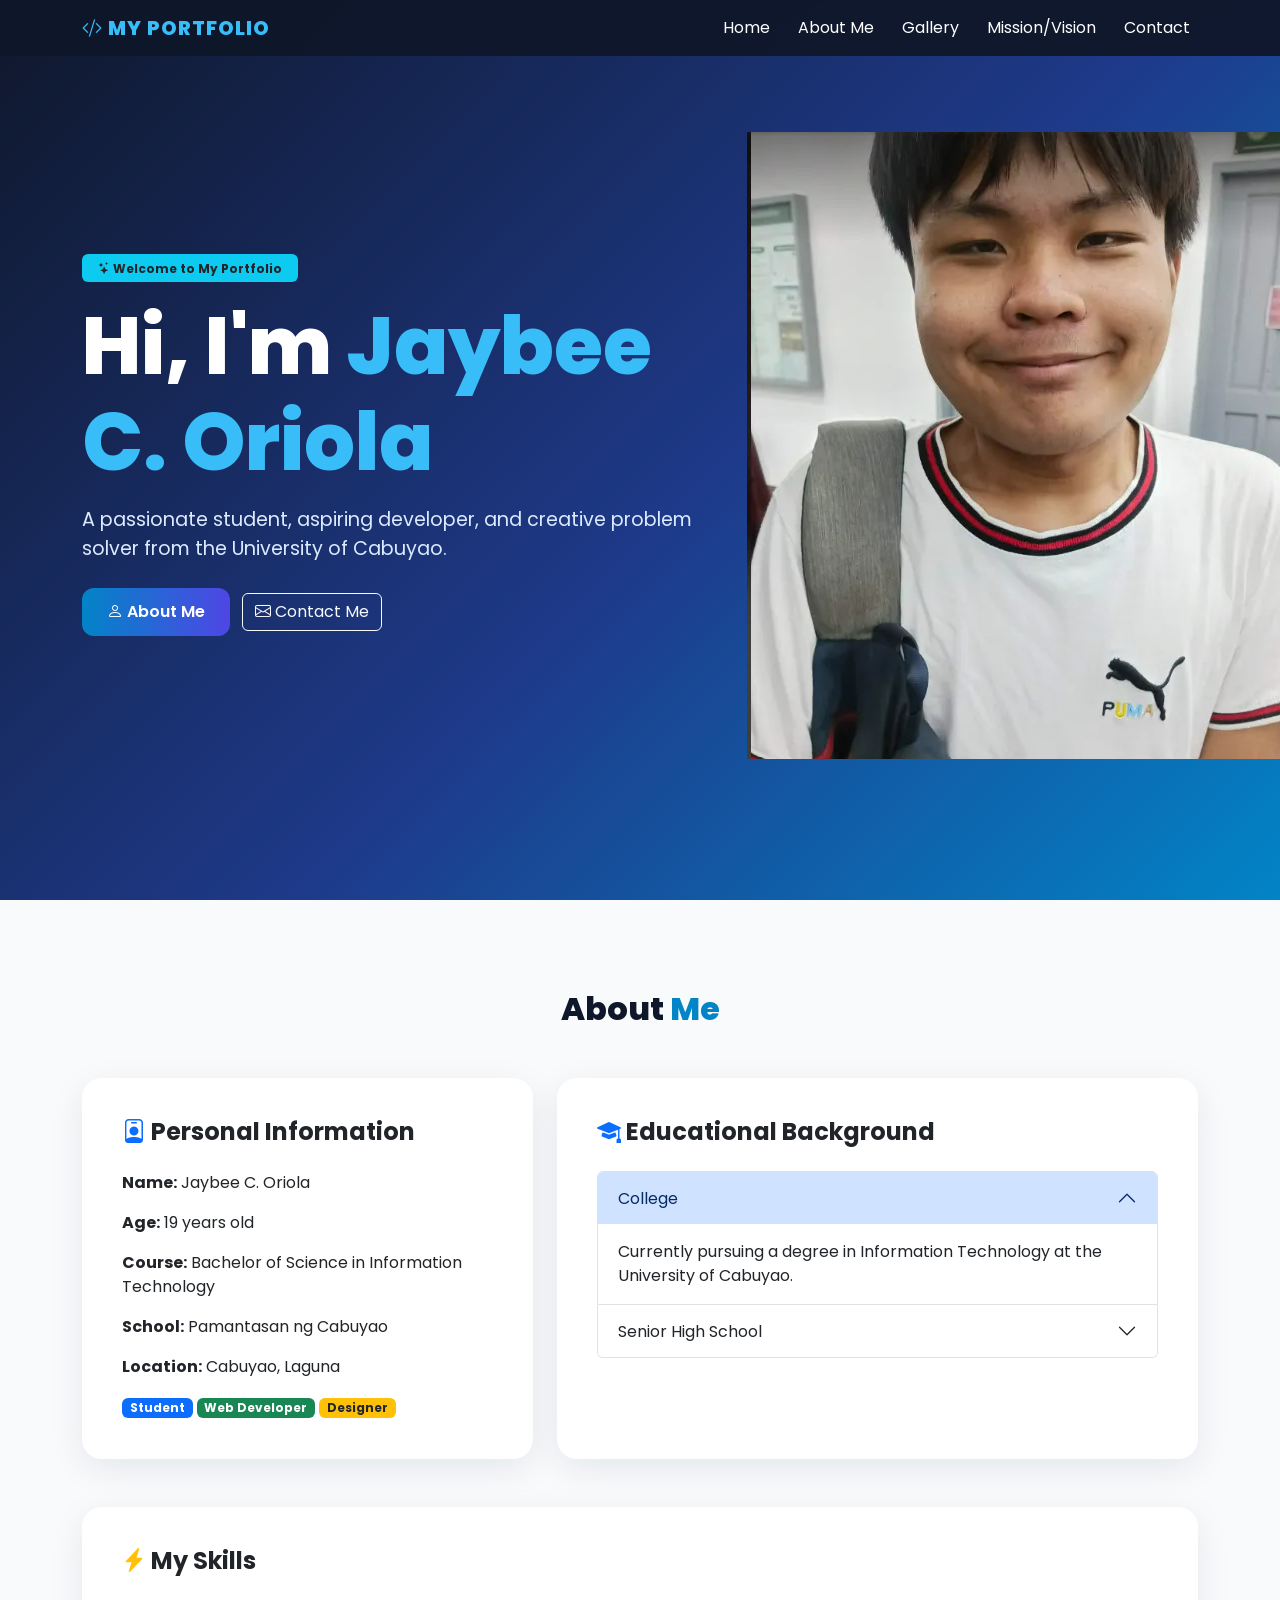
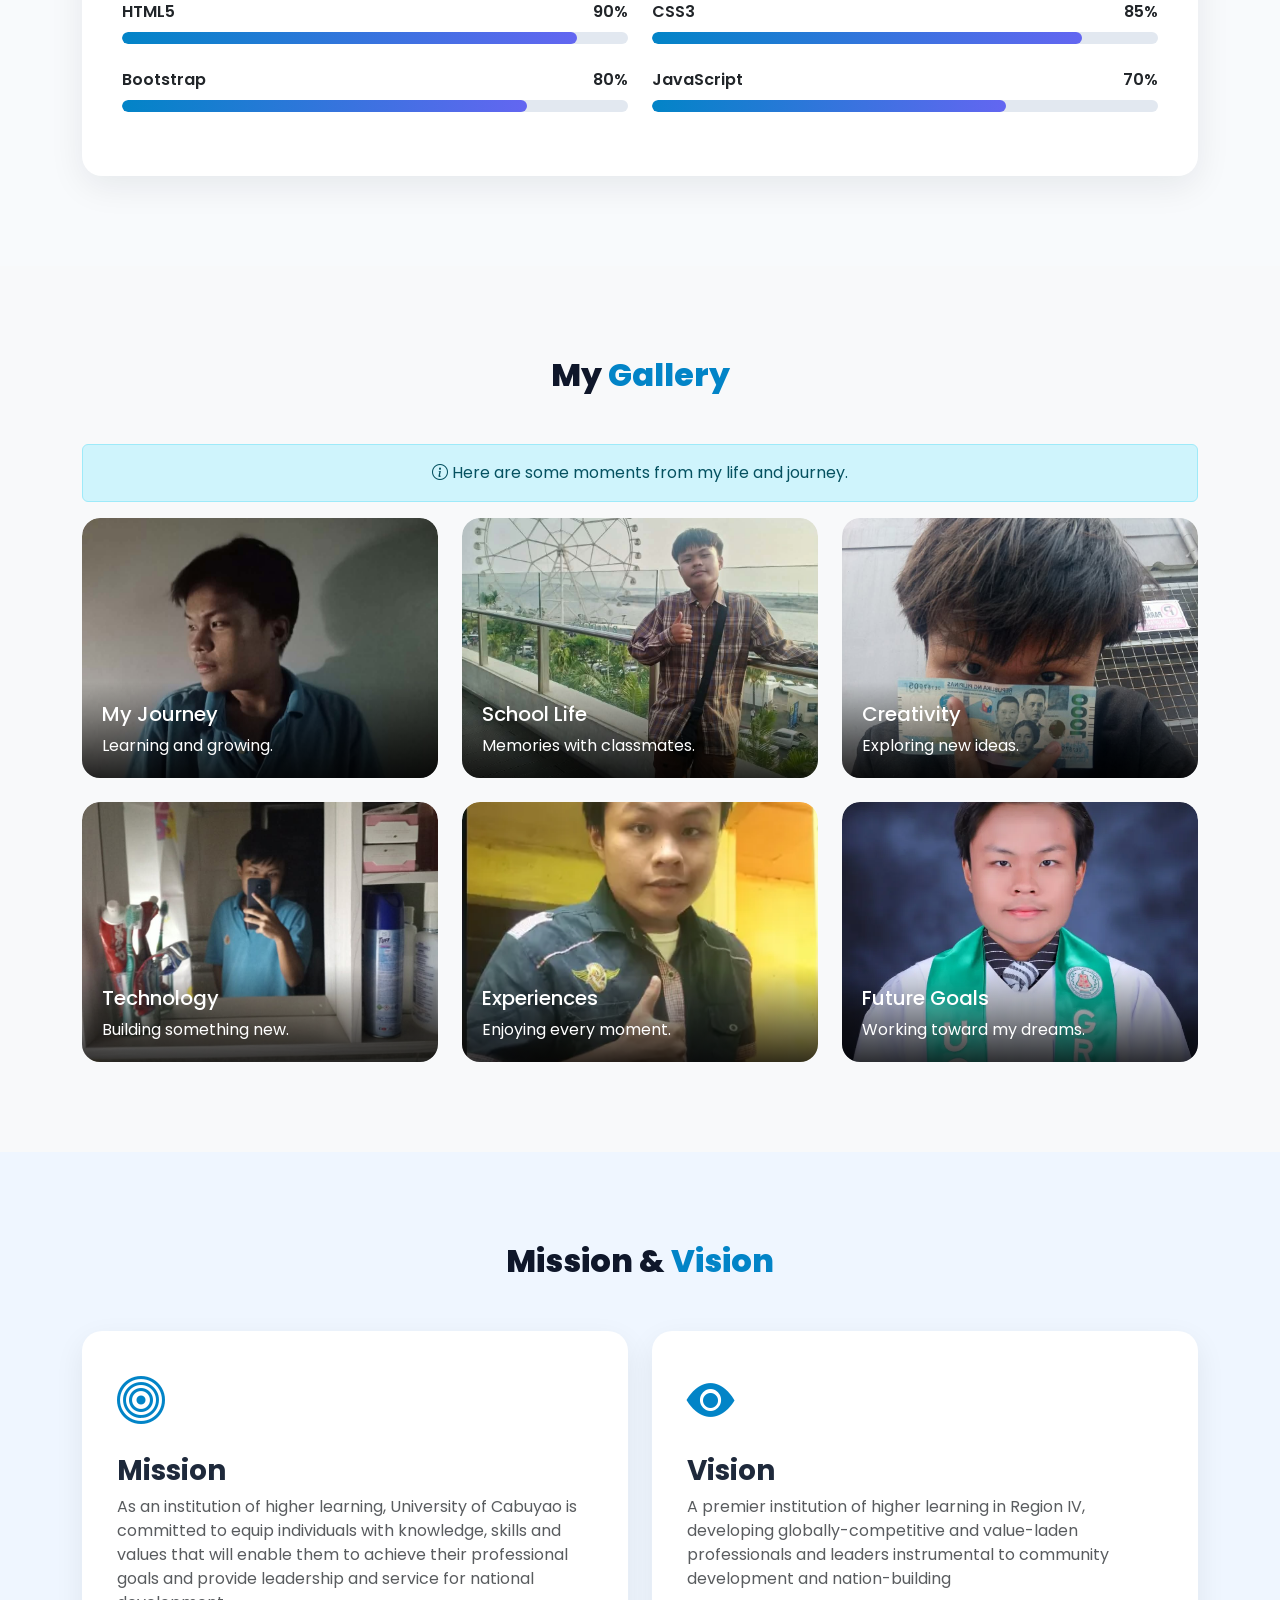
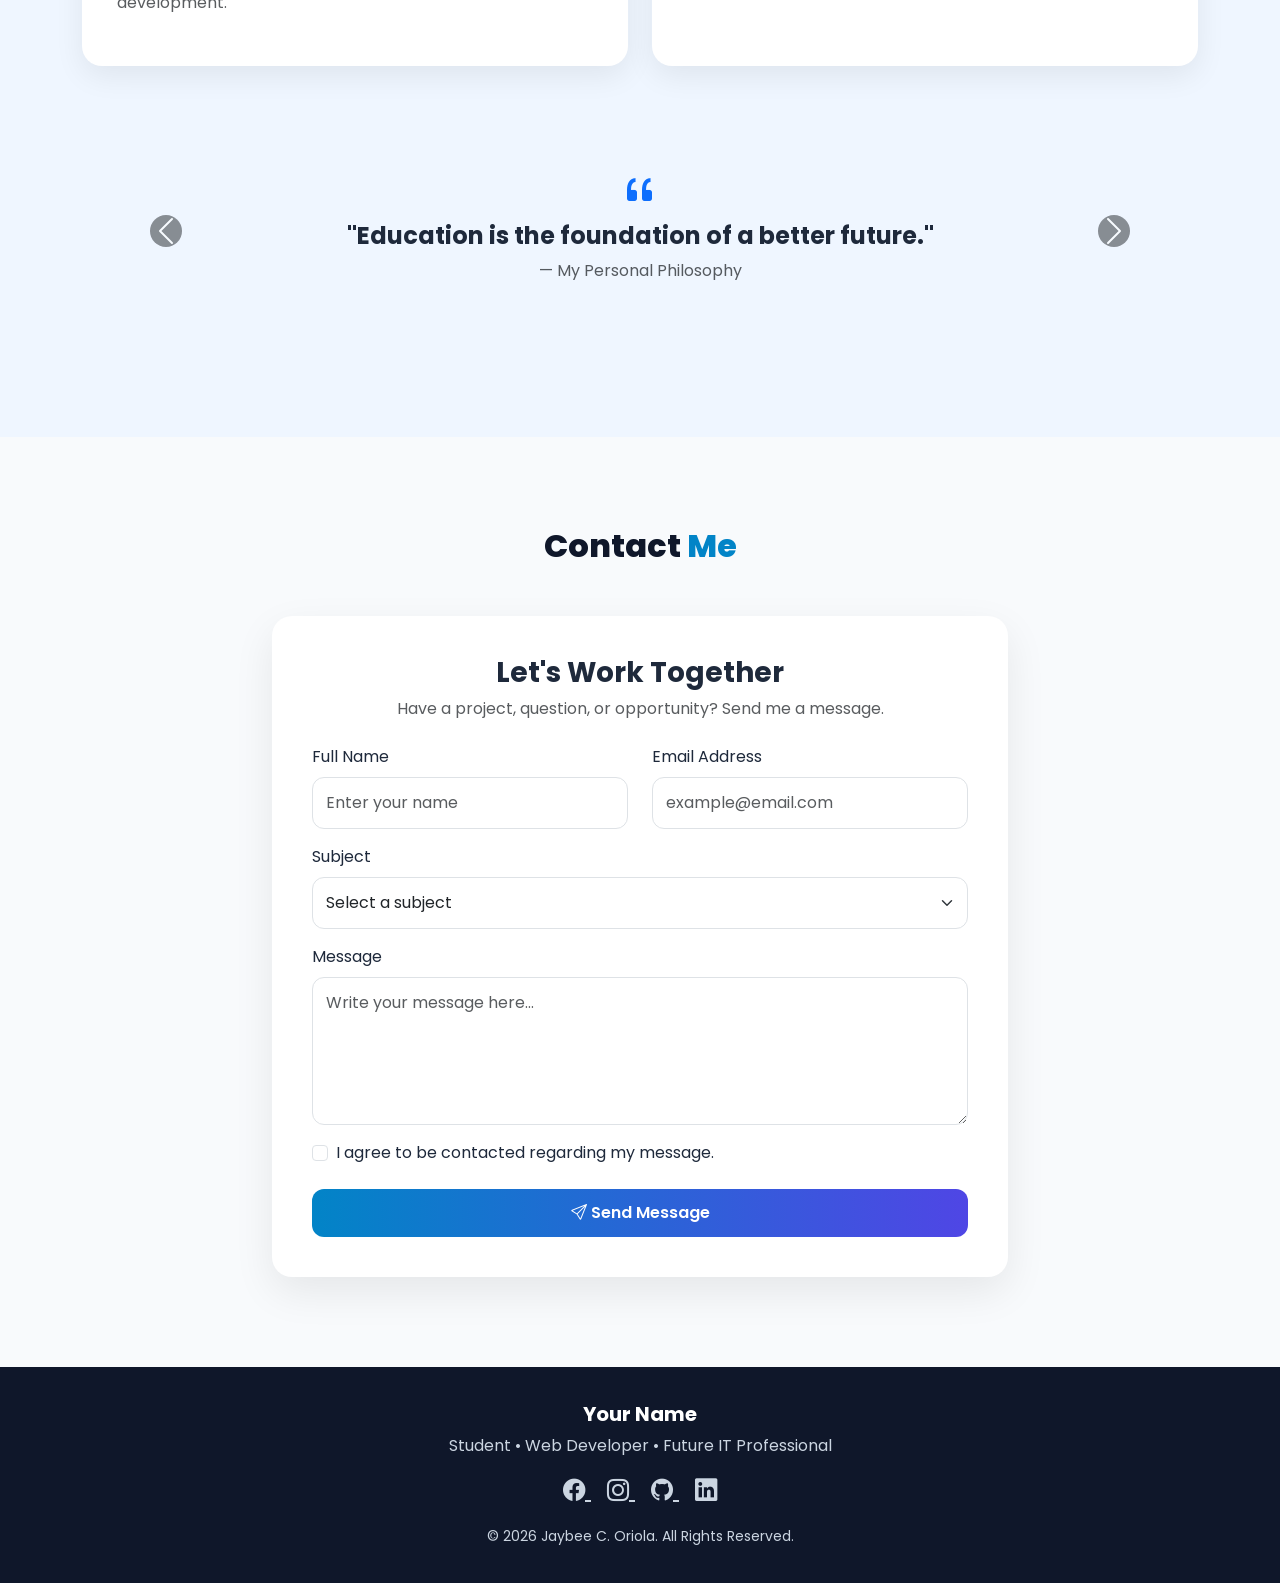
==== index.html @ 60c1d325 "Rename profile.html to index.html" ====
<!doctype html>
<html lang="en">
  <head>
    <meta charset="UTF-8" />
    <meta name="viewport" content="width=device-width, initial-scale=1.0" />

    <title>My Personal Portfolio</title>

    <!-- Bootstrap 5 CSS -->
    <link
      href="https://cdn.jsdelivr.net/npm/bootstrap@5.3.3/dist/css/bootstrap.min.css"
      rel="stylesheet"
    />

    <!-- Bootstrap Icons -->
    <link
      rel="stylesheet"
      href="https://cdn.jsdelivr.net/npm/bootstrap-icons@1.11.3/font/bootstrap-icons.min.css"
    />

    <!-- Google Font -->
    <link
      href="https://fonts.googleapis.com/css2?family=Poppins:wght@300;400;500;600;700;800&display=swap"
      rel="stylesheet"
    />
    <link rel="stylesheet" href="style.css" />
  </head>

  <body>
    <!-- ================= NAVBAR ================= -->
    <nav class="navbar navbar-expand-lg navbar-dark fixed-top">
      <div class="container">
        <a class="navbar-brand" href="#home">
          <i class="bi bi-code-slash"></i> MY PORTFOLIO
        </a>

        <!-- Navbar Toggle Button -->
        <button
          class="navbar-toggler"
          type="button"
          data-bs-toggle="collapse"
          data-bs-target="#navbarNav"
        >
          <span class="navbar-toggler-icon"></span>
        </button>

        <div class="collapse navbar-collapse" id="navbarNav">
          <ul class="navbar-nav ms-auto">
            <li class="nav-item">
              <a class="nav-link" href="#home">Home</a>
            </li>

            <li class="nav-item">
              <a class="nav-link" href="#about">About Me</a>
            </li>

            <li class="nav-item">
              <a class="nav-link" href="#gallery">Gallery</a>
            </li>

            <li class="nav-item">
              <a class="nav-link" href="#mission">Mission/Vision</a>
            </li>

            <li class="nav-item">
              <a class="nav-link" href="#contact">Contact</a>
            </li>
          </ul>
        </div>
      </div>
    </nav>

    <!-- ================= HOME ================= -->
    <section id="home">
      <div class="container">
        <div class="row align-items-center">
          <div class="col-lg-7">
            <!-- Badge -->
            <span class="badge bg-info text-dark mb-3 px-3 py-2">
              <i class="bi bi-stars"></i> Welcome to My Portfolio
            </span>

            <h1 class="hero-title">Hi, I'm <span>Jaybee C. Oriola</span></h1>

            <p class="hero-subtitle mt-3">
              A passionate student, aspiring developer, and creative problem
              solver from the University of Cabuyao.
            </p>

            <!-- Buttons -->
            <div class="mt-4">
              <a href="#about" class="btn btn-primary me-2">
                <i class="bi bi-person"></i> About Me
              </a>

              <a href="#contact" class="btn btn-outline-light">
                <i class="bi bi-envelope"></i> Contact Me
              </a>
            </div>
          </div>

          <div class="col-lg-5 text-center">
            <div class="profile">
              <img src="profile.webp" alt="My Profile Picture" />
            </div>
          </div>
        </div>
      </div>
    </section>

    <!-- ================= ABOUT ================= -->
    <section id="about">
      <div class="container">
        <h2 class="section-title">About <span>Me</span></h2>

        <div class="row g-4">
          <!-- Personal Information Card -->
          <div class="col-lg-5">
            <div class="card custom-card p-4">
              <div class="card-body">
                <h4 class="fw-bold mb-4">
                  <i class="bi bi-person-badge text-primary"></i>
                  Personal Information
                </h4>

                <p><strong>Name:</strong> Jaybee C. Oriola</p>

                <p><strong>Age:</strong> 19 years old</p>

                <p>
                  <strong>Course:</strong> Bachelor of Science in Information
                  Technology
                </p>

                <p><strong>School:</strong> Pamantasan ng Cabuyao</p>

                <p><strong>Location:</strong> Cabuyao, Laguna</p>

                <span class="badge bg-primary">Student</span>
                <span class="badge bg-success">Web Developer</span>
                <span class="badge bg-warning text-dark">Designer</span>
              </div>
            </div>
          </div>

          <!-- Education Card -->
          <div class="col-lg-7">
            <div class="card custom-card p-4">
              <div class="card-body">
                <h4 class="fw-bold mb-4">
                  <i class="bi bi-mortarboard-fill text-primary"></i>
                  Educational Background
                </h4>

                <!-- Accordion -->
                <div class="accordion" id="educationAccordion">
                  <div class="accordion-item">
                    <h2 class="accordion-header">
                      <button
                        class="accordion-button"
                        type="button"
                        data-bs-toggle="collapse"
                        data-bs-target="#education1"
                      >
                        College
                      </button>
                    </h2>

                    <div
                      id="education1"
                      class="accordion-collapse collapse show"
                      data-bs-parent="#educationAccordion"
                    >
                      <div class="accordion-body">
                        Currently pursuing a degree in Information Technology at
                        the University of Cabuyao.
                      </div>
                    </div>
                  </div>

                  <div class="accordion-item">
                    <h2 class="accordion-header">
                      <button
                        class="accordion-button collapsed"
                        type="button"
                        data-bs-toggle="collapse"
                        data-bs-target="#education2"
                      >
                        Senior High School
                      </button>
                    </h2>

                    <div
                      id="education2"
                      class="accordion-collapse collapse"
                      data-bs-parent="#educationAccordion"
                    >
                      <div class="accordion-body">
                        Completed Senior High School with a strong interest in
                        technology and computer programming.
                      </div>
                    </div>
                  </div>
                </div>
              </div>
            </div>
          </div>
        </div>

        <!-- Skills -->
        <div class="row mt-5">
          <div class="col-lg-12">
            <div class="card custom-card p-4">
              <div class="card-body">
                <h4 class="fw-bold mb-4">
                  <i class="bi bi-lightning-charge-fill text-warning"></i>
                  My Skills
                </h4>

                <div class="row">
                  <div class="col-md-6 mb-4">
                    <div class="skill-label">
                      HTML5
                      <span class="float-end">90%</span>
                    </div>

                    <!-- Progress Bar -->
                    <div class="progress">
                      <div class="progress-bar" style="width: 90%"></div>
                    </div>
                  </div>

                  <div class="col-md-6 mb-4">
                    <div class="skill-label">
                      CSS3
                      <span class="float-end">85%</span>
                    </div>

                    <div class="progress">
                      <div class="progress-bar" style="width: 85%"></div>
                    </div>
                  </div>

                  <div class="col-md-6 mb-4">
                    <div class="skill-label">
                      Bootstrap
                      <span class="float-end">80%</span>
                    </div>

                    <div class="progress">
                      <div class="progress-bar" style="width: 80%"></div>
                    </div>
                  </div>

                  <div class="col-md-6 mb-4">
                    <div class="skill-label">
                      JavaScript
                      <span class="float-end">70%</span>
                    </div>

                    <div class="progress">
                      <div class="progress-bar" style="width: 70%"></div>
                    </div>
                  </div>
                </div>
              </div>
            </div>
          </div>
        </div>
      </div>
    </section>

    <!-- ================= GALLERY ================= -->
    <section id="gallery" class="bg-light">
      <div class="container">
        <h2 class="section-title">My <span>Gallery</span></h2>

        <div class="alert alert-info text-center">
          <i class="bi bi-info-circle"></i>
          Here are some moments from my life and journey.
        </div>

        <div class="row g-4">
          <!-- Gallery Image 1 -->
          <div class="col-sm-6 col-lg-4">
            <div class="gallery-item">
              <img src="img1.jpeg" class="gallery-img" alt="My Photo 1" />

              <div class="gallery-overlay">
                <h5>My Journey</h5>
                <p class="mb-0">Learning and growing.</p>
              </div>
            </div>
          </div>

          <!-- Gallery Image 2 -->
          <div class="col-sm-6 col-lg-4">
            <div class="gallery-item">
              <img src="img2.jpeg" class="gallery-img" alt="My Photo 2" />

              <div class="gallery-overlay">
                <h5>School Life</h5>
                <p class="mb-0">Memories with classmates.</p>
              </div>
            </div>
          </div>

          <!-- Gallery Image 3 -->
          <div class="col-sm-6 col-lg-4">
            <div class="gallery-item">
              <img src="img3.jpeg" class="gallery-img" alt="My Photo 3" />

              <div class="gallery-overlay">
                <h5>Creativity</h5>
                <p class="mb-0">Exploring new ideas.</p>
              </div>
            </div>
          </div>

          <!-- Gallery Image 4 -->
          <div class="col-sm-6 col-lg-4">
            <div class="gallery-item">
              <img src="img4.jpeg" class="gallery-img" alt="My Photo 4" />

              <div class="gallery-overlay">
                <h5>Technology</h5>
                <p class="mb-0">Building something new.</p>
              </div>
            </div>
          </div>

          <!-- Gallery Image 5 -->
          <div class="col-sm-6 col-lg-4">
            <div class="gallery-item">
              <img src="img5.webp" class="gallery-img" alt="My Photo 5" />

              <div class="gallery-overlay">
                <h5>Experiences</h5>
                <p class="mb-0">Enjoying every moment.</p>
              </div>
            </div>
          </div>

          <!-- Gallery Image 6 -->
          <div class="col-sm-6 col-lg-4">
            <div class="gallery-item">
              <img src="img6.webp" class="gallery-img" alt="My Photo 6" />

              <div class="gallery-overlay">
                <h5>Future Goals</h5>
                <p class="mb-0">Working toward my dreams.</p>
              </div>
            </div>
          </div>
        </div>
      </div>
    </section>

    <!-- ================= MISSION / VISION ================= -->
    <section id="mission">
      <div class="container">
        <h2 class="section-title">Mission & <span>Vision</span></h2>

        <div class="row g-4">
          <!-- Mission -->
          <div class="col-lg-6">
            <div class="mission-box">
              <div class="mission-icon mb-3">
                <i class="bi bi-bullseye"></i>
              </div>

              <h3 class="fw-bold">Mission</h3>

              <p class="text-muted">
                As an institution of higher learning, University of Cabuyao is
                committed to equip individuals with knowledge, skills and values
                that will enable them to achieve their professional goals and
                provide leadership and service for national development.
              </p>
            </div>
          </div>

          <!-- Vision -->
          <div class="col-lg-6">
            <div class="mission-box">
              <div class="mission-icon mb-3">
                <i class="bi bi-eye-fill"></i>
              </div>

              <h3 class="fw-bold">Vision</h3>

              <p class="text-muted">
                A premier institution of higher learning in Region IV,
                developing globally-competitive and value-laden professionals
                and leaders instrumental to community development and
                nation-building
              </p>
            </div>
          </div>
        </div>

        <!-- Carousel -->
        <div class="mt-5">
          <div
            id="quoteCarousel"
            class="carousel slide"
            data-bs-ride="carousel"
          >
            <div class="carousel-inner">
              <div class="carousel-item active">
                <div class="text-center p-5">
                  <i class="bi bi-quote fs-1 text-primary"></i>

                  <h4 class="fw-bold">
                    "Education is the foundation of a better future."
                  </h4>

                  <p class="text-muted">— My Personal Philosophy</p>
                </div>
              </div>

              <div class="carousel-item">
                <div class="text-center p-5">
                  <i class="bi bi-lightbulb fs-1 text-warning"></i>

                  <h4 class="fw-bold">"Learn today, create tomorrow."</h4>

                  <p class="text-muted">— My Personal Motto</p>
                </div>
              </div>
            </div>

            <button
              class="carousel-control-prev"
              type="button"
              data-bs-target="#quoteCarousel"
              data-bs-slide="prev"
            >
              <span
                class="carousel-control-prev-icon bg-dark rounded-circle"
              ></span>
            </button>

            <button
              class="carousel-control-next"
              type="button"
              data-bs-target="#quoteCarousel"
              data-bs-slide="next"
            >
              <span
                class="carousel-control-next-icon bg-dark rounded-circle"
              ></span>
            </button>
          </div>
        </div>
      </div>
    </section>

    <!-- ================= CONTACT ================= -->
    <section id="contact">
      <div class="container">
        <h2 class="section-title">Contact <span>Me</span></h2>

        <div class="row justify-content-center">
          <div class="col-lg-8">
            <div class="contact-box">
              <div class="text-center mb-4">
                <h3 class="fw-bold">Let's Work Together</h3>

                <p class="text-muted">
                  Have a project, question, or opportunity? Send me a message.
                </p>
              </div>

              <!-- Contact Form -->
              <form id="contactForm">
                <div class="row">
                  <div class="col-md-6 mb-3">
                    <label class="form-label"> Full Name </label>

                    <input
                      type="text"
                      class="form-control"
                      placeholder="Enter your name"
                      required
                    />
                  </div>

                  <div class="col-md-6 mb-3">
                    <label class="form-label"> Email Address </label>

                    <input
                      type="email"
                      class="form-control"
                      placeholder="example@email.com"
                      required
                    />
                  </div>
                </div>

                <div class="mb-3">
                  <label class="form-label"> Subject </label>

                  <select class="form-select">
                    <option selected>Select a subject</option>

                    <option>Project Inquiry</option>

                    <option>Freelance Work</option>

                    <option>Collaboration</option>

                    <option>General Question</option>
                  </select>
                </div>

                <div class="mb-3">
                  <label class="form-label"> Message </label>

                  <textarea
                    class="form-control"
                    rows="5"
                    placeholder="Write your message here..."
                    required
                  ></textarea>
                </div>

                <div class="form-check mb-4">
                  <input
                    class="form-check-input"
                    type="checkbox"
                    id="agree"
                    required
                  />

                  <label class="form-check-label" for="agree">
                    I agree to be contacted regarding my message.
                  </label>
                </div>

                <!-- Modal Trigger Button -->
                <button
                  type="button"
                  class="btn btn-primary w-100"
                  data-bs-toggle="modal"
                  data-bs-target="#successModal"
                >
                  <i class="bi bi-send"></i>
                  Send Message
                </button>
              </form>
            </div>
          </div>
        </div>
      </div>
    </section>

    <!-- ================= MODAL ================= -->
    <div class="modal fade" id="successModal" tabindex="-1" aria-hidden="true">
      <div class="modal-dialog modal-dialog-centered">
        <div class="modal-content">
          <div class="modal-header">
            <h5 class="modal-title">Message Ready</h5>

            <button
              type="button"
              class="btn-close"
              data-bs-dismiss="modal"
            ></button>
          </div>

          <div class="modal-body text-center p-4">
            <i
              class="bi bi-check-circle-fill text-success"
              style="font-size: 4rem"
            ></i>

            <h4 class="mt-3">Thank You!</h4>

            <p class="text-muted">
              Your message has been prepared successfully. I will get back to
              you as soon as possible.
            </p>
          </div>

          <div class="modal-footer">
            <button
              type="button"
              class="btn btn-secondary"
              data-bs-dismiss="modal"
            >
              Close
            </button>
          </div>
        </div>
      </div>
    </div>

    <!-- ================= FOOTER ================= -->
    <footer>
      <div class="container text-center">
        <h5 class="fw-bold text-white">Your Name</h5>

        <p>Student • Web Developer • Future IT Professional</p>

        <div class="mb-3">
          <a href="#" class="social-icon">
            <i class="bi bi-facebook"></i>
          </a>

          <a href="#" class="social-icon">
            <i class="bi bi-instagram"></i>
          </a>

          <a href="#" class="social-icon">
            <i class="bi bi-github"></i>
          </a>

          <a href="#" class="social-icon">
            <i class="bi bi-linkedin"></i>
          </a>
        </div>

        <small> © 2026 Jaybee C. Oriola. All Rights Reserved. </small>
      </div>
    </footer>

    <!-- Bootstrap 5 JavaScript -->
    <script src="https://cdn.jsdelivr.net/npm/bootstrap@5.3.3/dist/js/bootstrap.bundle.min.js"></script>

    <script>
      // Simple contact form validation
      document
        .getElementById("contactForm")
        .addEventListener("submit", function (event) {
          event.preventDefault();

          alert("Thank you! Your message has been sent.");
        });
    </script>
  </body>
</html>
---- style.css ----
* {
  scroll-behavior: smooth;
}

body {
  font-family: "Poppins", sans-serif;
  background-color: #f8fafc;
  color: #1e293b;
}

/* NAVBAR */
.navbar {
  background: rgba(15, 23, 42, 0.96);
  backdrop-filter: blur(10px);
}

.navbar-brand {
  font-weight: 800;
  letter-spacing: 1px;
  color: #38bdf8 !important;
}

.nav-link {
  color: white !important;
  margin-left: 12px;
  transition: 0.3s;
}

.nav-link:hover {
  color: #38bdf8 !important;
}

/* HERO */
#home {
  min-height: 100vh;
  display: flex;
  align-items: center;
  background: linear-gradient(135deg, #0f172a 0%, #1e3a8a 55%, #0284c7 100%);
  color: white;
  padding-top: 80px;
}

.hero-title {
  font-size: clamp(2.5rem, 7vw, 5rem);
  font-weight: 800;
}

.hero-title span {
  color: #38bdf8;
}

.hero-subtitle {
  font-size: 1.2rem;
  color: #dbeafe;
}

.profile-circle {
  width: 320px;
  height: 320px;
  border-radius: 50%;
  margin: auto;
  display: flex;
  align-items: center;
  justify-content: center;
  background: linear-gradient(135deg, #38bdf8, #6366f1);
  box-shadow: 0 20px 60px rgba(0, 0, 0, 0.3);
}

.profile-circle i {
  font-size: 9rem;
  color: white;
}

/* SECTIONS */
section {
  padding: 90px 0;
}

.section-title {
  text-align: center;
  font-weight: 800;
  margin-bottom: 50px;
  color: #0f172a;
}

.section-title span {
  color: #0284c7;
}

/* CARDS */
.custom-card {
  border: none;
  border-radius: 20px;
  box-shadow: 0 10px 35px rgba(15, 23, 42, 0.08);
  transition: 0.3s;
  height: 100%;
}

.custom-card:hover {
  transform: translateY(-8px);
  box-shadow: 0 20px 45px rgba(15, 23, 42, 0.14);
}

/* SKILLS */
.skill-label {
  font-weight: 600;
  margin-bottom: 8px;
}

.progress {
  height: 12px;
  border-radius: 20px;
  background-color: #e2e8f0;
}

.progress-bar {
  border-radius: 20px;
  background: linear-gradient(90deg, #0284c7, #6366f1);
}

/* GALLERY */
.gallery-img {
  width: 100%;
  height: 260px;
  object-fit: cover;
  border-radius: 18px;
  transition: 0.4s;
}

.gallery-item {
  overflow: hidden;
  border-radius: 18px;
  position: relative;
}

.gallery-item:hover .gallery-img {
  transform: scale(1.08);
}

.gallery-overlay {
  position: absolute;
  bottom: 0;
  left: 0;
  right: 0;
  padding: 20px;
  color: white;
  background: linear-gradient(transparent, rgba(0, 0, 0, 0.8));
}

/* MISSION / VISION */
#mission {
  background: #eff6ff;
}

.mission-box {
  padding: 35px;
  border-radius: 20px;
  background: white;
  height: 100%;
  box-shadow: 0 10px 30px rgba(0, 0, 0, 0.07);
}

.mission-icon {
  font-size: 3rem;
  color: #0284c7;
}

/* CONTACT */
.contact-box {
  background: white;
  border-radius: 20px;
  padding: 40px;
  box-shadow: 0 15px 40px rgba(0, 0, 0, 0.08);
}

.form-control,
.form-select {
  border-radius: 12px;
  padding: 13px;
}

.form-control:focus,
.form-select:focus {
  border-color: #0284c7;
  box-shadow: 0 0 0 0.2rem rgba(2, 132, 199, 0.15);
}

/* BUTTON */
.btn-primary {
  background: linear-gradient(90deg, #0284c7, #4f46e5);
  border: none;
  border-radius: 12px;
  padding: 12px 25px;
  font-weight: 600;
}

.btn-primary:hover {
  transform: translateY(-2px);
  opacity: 0.9;
}

/* FOOTER */
footer {
  background: #0f172a;
  color: #cbd5e1;
  padding: 35px 0;
}

.social-icon {
  font-size: 1.4rem;
  color: #cbd5e1;
  margin: 0 8px;
  transition: 0.3s;
}

.social-icon:hover {
  color: #38bdf8;
}

/* RESPONSIVE */
@media (max-width: 768px) {
  .profile-circle {
    width: 230px;
    height: 230px;
    margin-top: 40px;
  }

  .profile-circle i {
    font-size: 6rem;
  }

  section {
    padding: 65px 0;
  }
}
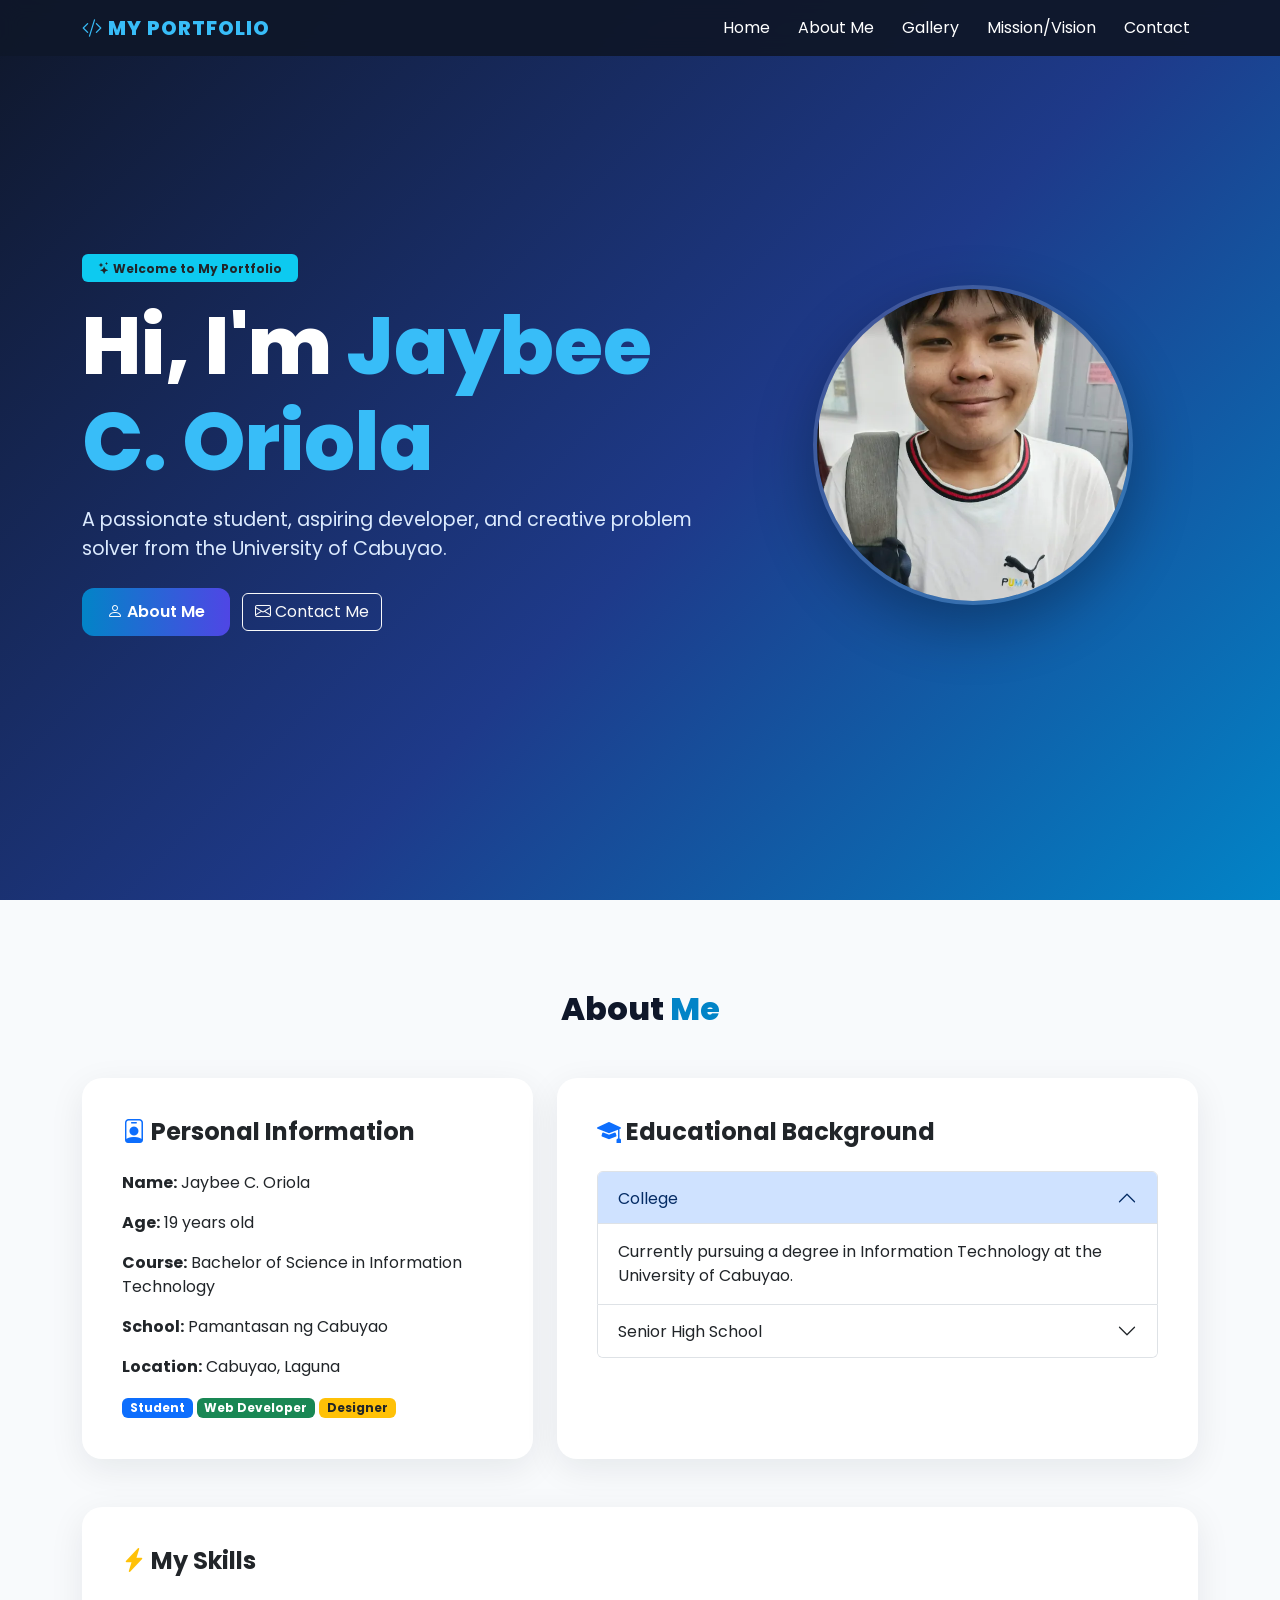
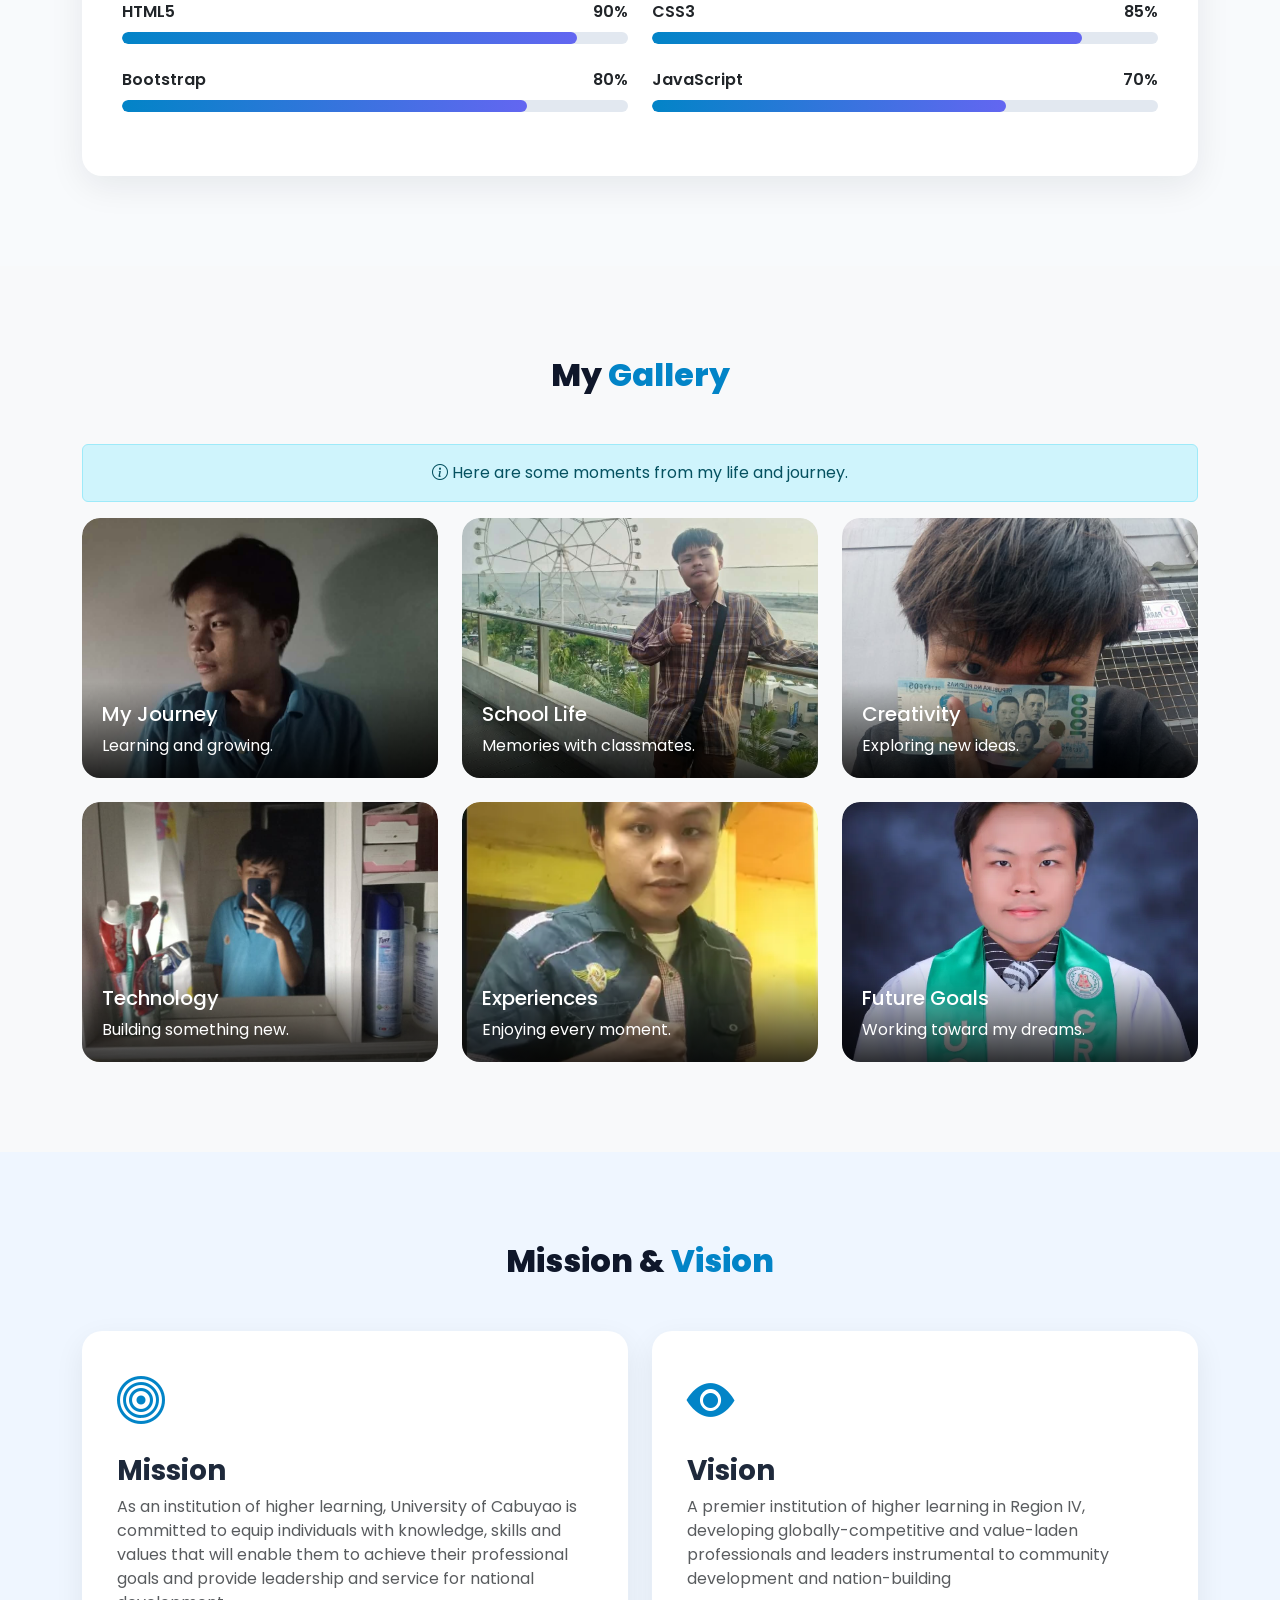
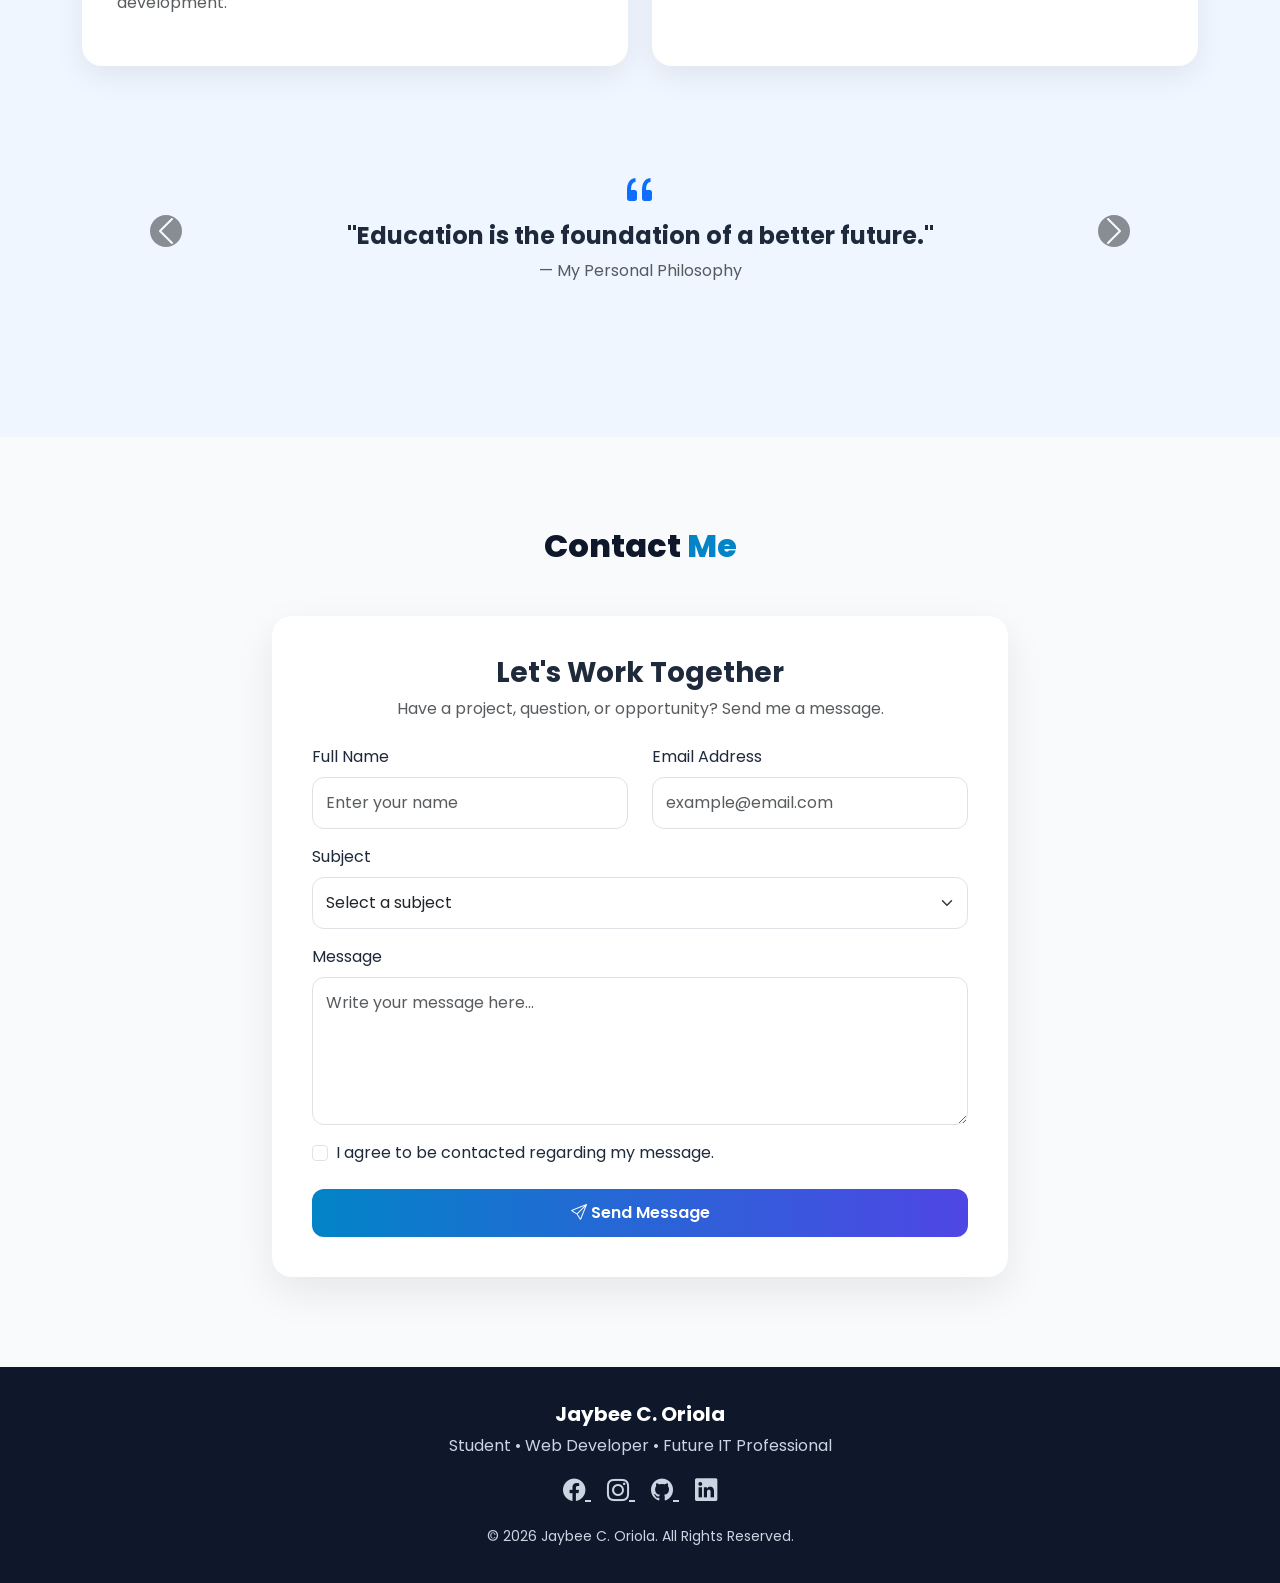
==== commit 33574324: "Add files via upload" ====
--- a/index.html
+++ b/index.html
@@ -599,7 +599,7 @@
     <!-- ================= FOOTER ================= -->
     <footer>
       <div class="container text-center">
-        <h5 class="fw-bold text-white">Your Name</h5>
+        <h5 class="fw-bold text-white">Jaybee C. Oriola</h5>
 
         <p>Student • Web Developer • Future IT Professional</p>
 
--- a/style.css
+++ b/style.css
@@ -71,6 +71,23 @@
   color: white;
 }
 
+.profile {
+  width: min(320px, 70vw);
+  height: min(320px, 70vw);
+  margin: 0 auto;
+  border-radius: 50%;
+  overflow: hidden;
+  box-shadow: 0 20px 60px rgba(0, 0, 0, 0.3);
+  border: 4px solid rgba(255, 255, 255, 0.15);
+}
+
+.profile img {
+  width: 100%;
+  height: 100%;
+  object-fit: cover;
+  display: block;
+}
+
 /* SECTIONS */
 section {
   padding: 90px 0;
@@ -218,11 +235,26 @@
 }
 
 /* RESPONSIVE */
+@media (max-width: 991px) {
+  #home {
+    text-align: center;
+  }
+
+  .profile,
+  .profile-circle {
+    margin-top: 40px;
+  }
+}
+
 @media (max-width: 768px) {
   .profile-circle {
     width: 230px;
     height: 230px;
-    margin-top: 40px;
+  }
+
+  .profile {
+    width: min(230px, 60vw);
+    height: min(230px, 60vw);
   }
 
   .profile-circle i {
@@ -232,4 +264,64 @@
   section {
     padding: 65px 0;
   }
-}
+
+  .hero-subtitle {
+    font-size: 1.05rem;
+  }
+
+  .gallery-img {
+    height: 220px;
+  }
+
+  .contact-box {
+    padding: 25px;
+  }
+
+  .mission-box {
+    padding: 25px;
+  }
+}
+
+@media (max-width: 575px) {
+  .container {
+    padding-left: 20px;
+    padding-right: 20px;
+  }
+
+  section {
+    padding: 50px 0;
+  }
+
+  #home {
+    padding-top: 100px;
+  }
+
+  .hero-title {
+    font-size: clamp(2rem, 9vw, 3rem);
+  }
+
+  .hero-subtitle {
+    font-size: 1rem;
+  }
+
+  .mt-4 .btn {
+    display: block;
+    width: 100%;
+    margin: 0 0 12px 0 !important;
+  }
+
+  .gallery-img {
+    height: 200px;
+  }
+
+  .custom-card,
+  .contact-box,
+  .mission-box {
+    padding: 20px !important;
+  }
+
+  .section-title {
+    font-size: 1.7rem;
+    margin-bottom: 30px;
+  }
+}
